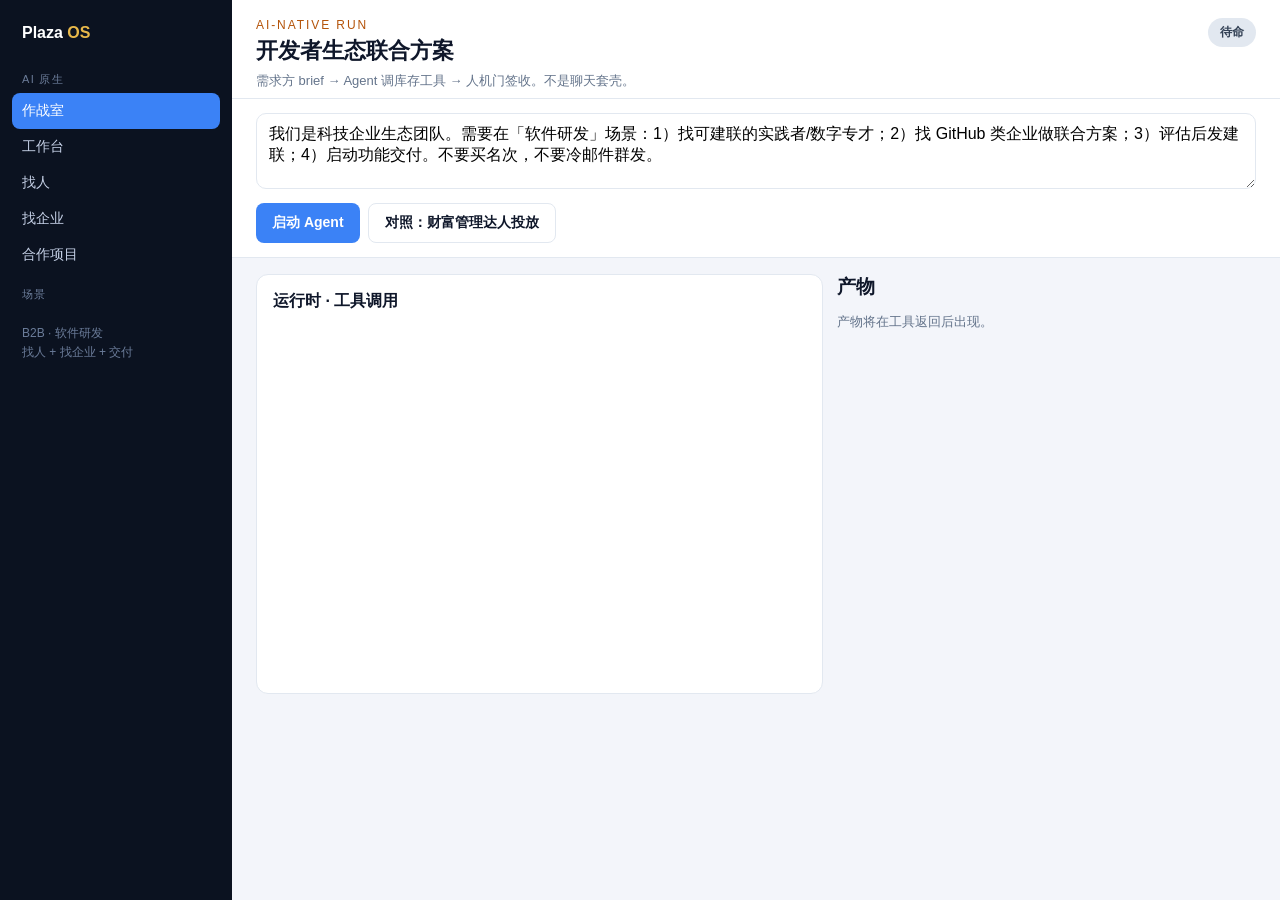
==== demo/plaza/native/index.html @ 462355ff "feat(plaza): add AI-native B2B war room for ecosystem campaigns Ship a software-dev work scenario wh" ====
<!DOCTYPE html>
<html lang="zh-CN">
<head>
  <meta charset="UTF-8" />
  <meta name="viewport" content="width=device-width, initial-scale=1" />
  <title>作战室 · 开发者生态联合方案</title>
  <link rel="stylesheet" href="../styles.css" />
  <link rel="stylesheet" href="styles.css" />
</head>
<body>
  <div class="native">
    <aside class="sidenav">
      <a class="logo" href="../index.html">Plaza <span>OS</span></a>
      <div class="nav-label">AI 原生</div>
      <span class="nav-item active">作战室</span>
      <a class="nav-item" href="../app.html#home">工作台</a>
      <a class="nav-item" href="../app.html#people">找人</a>
      <a class="nav-item" href="../app.html#orgs">找企业</a>
      <a class="nav-item" href="../app.html#campaigns">合作项目</a>
      <div class="nav-label">场景</div>
      <p class="nav-note">B2B · 软件研发<br />找人 + 找企业 + 交付</p>
    </aside>
    <div class="native-main">
      <header class="native-top">
        <div>
          <div class="kicker" style="color:#b45309">AI-native run</div>
          <h1>开发者生态联合方案</h1>
          <p>需求方 brief → Agent 调库存工具 → 人机门签收。不是聊天套壳。</p>
        </div>
        <div class="run-status" id="run-status">待命</div>
      </header>
      <section class="brief-bar">
        <textarea id="brief" rows="3">我们是科技企业生态团队。需要在「软件研发」场景：1）找可建联的实践者/数字专才；2）找 GitHub 类企业做联合方案；3）评估后发建联；4）启动功能交付。不要买名次，不要冷邮件群发。</textarea>
        <div class="brief-actions">
          <button class="btn-blue" id="btn-run" type="button">启动 Agent</button>
          <button class="btn-line" id="btn-wealth" type="button">对照：财富管理达人投放</button>
        </div>
      </section>
      <div class="native-grid">
        <section class="trace card">
          <h3>运行时 · 工具调用</h3>
          <div id="trace" class="trace-list"></div>
          <div id="gate" class="gate-box" hidden></div>
        </section>
        <section class="arts">
          <h3>产物</h3>
          <div id="arts"></div>
        </section>
      </div>
    </div>
  </div>
  <script src="catalog.js"></script>
  <script src="engine.js"></script>
  <script src="app.js"></script>
</body>
</html>
---- demo/plaza/styles.css ----
:root {
  --nav: #0b1220;
  --nav-2: #151c2c;
  --blue: #3b82f6;
  --blue-2: #2563eb;
  --gold: #e8b84a;
  --bg: #f3f5fa;
  --card: #fff;
  --ink: #0f172a;
  --muted: #64748b;
  --line: #e2e8f0;
  --ok: #059669;
  --warn: #b45309;
  --bad: #be123c;
  font-family: Inter, "PingFang SC", "Noto Sans SC", "Segoe UI", sans-serif;
  color: var(--ink);
  background: var(--bg);
}
* { box-sizing: border-box; }
html, body { margin: 0; min-height: 100%; }
a { color: inherit; }
button { font: inherit; cursor: pointer; border: 0; background: none; }

.btn-gold, .btn-blue, .btn-ghost, .btn-line {
  display: inline-flex; align-items: center; justify-content: center;
  padding: 10px 16px; border-radius: 8px; text-decoration: none; font-weight: 600; font-size: 14px;
}
.btn-gold { background: var(--gold); color: #1a1408; }
.btn-blue { background: var(--blue); color: #fff; }
.btn-blue:hover { background: var(--blue-2); }
.btn-ghost { border: 1px solid rgba(255,255,255,.35); color: #fff; }
.btn-line { border: 1px solid var(--line); background: #fff; color: var(--ink); }

/* marketing */
.mkt { background: #070b14; color: #e8eefc; }
.m-nav { display: flex; justify-content: space-between; align-items: center; padding: 18px 7vw; }
.brand { font-weight: 700; letter-spacing: .04em; }
.brand span { color: var(--gold); }
.m-nav a { color: #9db0d0; text-decoration: none; margin-left: 22px; font-size: 14px; }
.hero { padding: 56px 7vw 72px; max-width: 1100px; }
.kicker { color: var(--gold); font-size: 12px; letter-spacing: .16em; text-transform: uppercase; }
.hero h1 { font-size: clamp(32px, 5vw, 52px); line-height: 1.2; font-weight: 650; margin: 12px 0 16px; }
.hero p { max-width: 42em; color: #9db0d0; font-size: 17px; line-height: 1.7; }
.cta-row { display: flex; gap: 12px; margin-top: 28px; flex-wrap: wrap; }
.section { padding: 48px 7vw; max-width: 1180px; margin: 0 auto; }
.section h2 { font-size: 26px; margin: 8px 0 18px; }
.grid-3 { display: grid; grid-template-columns: repeat(3, 1fr); gap: 14px; }
.mkt .card { background: #121a2b; border: 1px solid #243049; border-radius: 12px; padding: 18px; }
.mkt .card h3 { margin: 0 0 8px; }
.mkt .card p { margin: 0; color: #9db0d0; font-size: 14px; line-height: 1.65; }
.steps { display: grid; grid-template-columns: repeat(4, 1fr); gap: 14px; }
.step-n { width: 28px; height: 28px; border-radius: 6px; background: var(--blue); color: #fff; display: grid; place-items: center; font-size: 13px; margin-bottom: 10px; }
.m-foot { padding: 24px 7vw 48px; color: #6b7c99; font-size: 13px; }
table.cmp { width: 100%; border-collapse: collapse; background: #121a2b; border-radius: 12px; overflow: hidden; }
table.cmp th, table.cmp td { padding: 12px 14px; border-bottom: 1px solid #243049; text-align: left; font-size: 14px; }
table.cmp th { background: #0b1220; color: #9db0d0; font-weight: 500; }
.ok { color: #34d399; font-weight: 600; }
.no { color: #64748b; }

@media (max-width: 960px) {
  .grid-3, .steps { grid-template-columns: 1fr; }
}

/* app OS */
.app { display: flex; min-height: 100vh; background: var(--bg); color: var(--ink); }
.sidenav { width: 232px; background: var(--nav); color: #c5d0e6; padding: 18px 12px; flex-shrink: 0; }
.logo { display: block; color: #fff; text-decoration: none; font-weight: 700; padding: 6px 10px 16px; }
.logo span { color: var(--gold); }
.nav-label { font-size: 11px; letter-spacing: .12em; text-transform: uppercase; color: #6b7c99; padding: 14px 10px 6px; }
.nav-item { display: block; width: 100%; text-align: left; color: #c5d0e6; padding: 9px 10px; border-radius: 8px; font-size: 14px; text-decoration: none; }
.nav-item:hover { background: var(--nav-2); color: #fff; }
.nav-item.active { background: var(--blue); color: #fff; }
.nav-item.gold.active { background: #b45309; color: #fff; }
.main { flex: 1; min-width: 0; }
.top { display: flex; gap: 12px; padding: 14px 24px; background: #fff; border-bottom: 1px solid var(--line); }
.top input { flex: 1; border: 1px solid var(--line); border-radius: 8px; padding: 10px 12px; font: inherit; }
.view { padding: 22px 24px 64px; }
h1.page { font-size: 24px; margin: 0 0 6px; }
.sub { color: var(--muted); margin: 0 0 18px; font-size: 14px; line-height: 1.6; }

.kpis { display: grid; grid-template-columns: repeat(4, 1fr); gap: 12px; margin-bottom: 18px; }
.kpi { background: var(--card); border: 1px solid var(--line); border-radius: 12px; padding: 14px 16px; }
.kpi b { display: block; font-size: 22px; margin-top: 4px; }
.kpi span { color: var(--muted); font-size: 12px; }

.tiles { display: grid; grid-template-columns: repeat(auto-fit, minmax(220px, 1fr)); gap: 12px; }
.card { background: var(--card); border: 1px solid var(--line); border-radius: 12px; padding: 16px; }
.card h3 { margin: 0 0 8px; font-size: 16px; }
.card p { margin: 0; color: var(--muted); font-size: 13px; line-height: 1.65; }
.tag { display: inline-block; background: #eef2ff; color: #3730a3; border-radius: 999px; padding: 2px 8px; font-size: 12px; margin-right: 4px; }
.tag.warn { background: #fff7ed; color: var(--warn); }
.tag.ok { background: #ecfdf5; color: var(--ok); }
.tag.gold { background: #fffbeb; color: #92400e; }
.tag.bad { background: #fff1f2; color: var(--bad); }
.band { display: inline-block; padding: 2px 8px; border-radius: 6px; font-size: 12px; font-weight: 600; }
.band.S { background: var(--ink); color: #fff; }
.band.A { background: #dbeafe; color: #1e3a8a; }
.band.B { background: #e2e8f0; }

.filters { display: flex; flex-wrap: wrap; gap: 8px; margin-bottom: 12px; }
.filters select, .filters input { border: 1px solid var(--line); border-radius: 8px; padding: 8px 10px; background: #fff; font: inherit; }
table.data { width: 100%; border-collapse: collapse; background: #fff; border: 1px solid var(--line); border-radius: 12px; overflow: hidden; }
table.data th, table.data td { padding: 11px 12px; border-bottom: 1px solid var(--line); text-align: left; font-size: 13px; vertical-align: top; }
table.data th { background: #f8fafc; color: var(--muted); font-weight: 600; }
.linkish { color: var(--blue-2); text-decoration: underline; text-underline-offset: 2px; padding: 0; }
.empty { color: var(--muted); padding: 28px; text-align: center; }
.actions { display: flex; flex-wrap: wrap; gap: 8px; margin-top: 12px; }
.grid-2 { display: grid; grid-template-columns: 1fr 1fr; gap: 12px; }
.reason { font-size: 13px; color: var(--muted); margin-top: 4px; }

.queue { display: grid; grid-template-columns: 1fr 1fr 1.2fr; gap: 12px; }
.q-col { background: #fff; border: 1px solid var(--line); border-radius: 12px; padding: 12px; }
.q-item { border: 1px solid var(--line); border-radius: 8px; padding: 10px; margin-bottom: 8px; cursor: pointer; width: 100%; text-align: left; }
.q-item.active { border-color: var(--blue); background: #eff6ff; }

.timeline { list-style: none; padding: 0; margin: 0; }
.timeline li { position: relative; padding: 0 0 16px 24px; border-left: 2px solid var(--line); margin-left: 8px; }
.timeline li:last-child { border: 0; }
.timeline .dot { position: absolute; left: -6px; top: 4px; width: 10px; height: 10px; border-radius: 50%; background: #cbd5e1; }
.timeline .dot.done { background: var(--ok); }
.timeline .dot.gate { background: var(--gold); }
.adapt-row { display: flex; gap: 8px; flex-wrap: wrap; margin: 10px 0; }
.choice { border: 1px solid var(--line); background: #fff; border-radius: 8px; padding: 8px 12px; }
.choice.on { border-color: var(--blue); background: #eff6ff; }
.choice.warn.on { border-color: var(--bad); background: #fff1f2; }
.price-grid { display: grid; grid-template-columns: repeat(3, 1fr); gap: 12px; }
.price .num { font-size: 28px; font-weight: 700; margin: 6px 0; }
.featured { background: #fffbeb; border: 1px solid #fde68a; border-radius: 10px; padding: 12px; font-size: 14px; margin-bottom: 12px; line-height: 1.6; }
.muted { color: var(--muted); font-size: 13px; }

@media (max-width: 960px) {
  .app { flex-direction: column; }
  .sidenav { width: 100%; display: flex; flex-wrap: wrap; gap: 4px; }
  .nav-label { display: none; }
  .kpis, .tiles, .grid-2, .queue, .price-grid { grid-template-columns: 1fr; }
}
---- demo/plaza/native/styles.css ----
.native { display: flex; min-height: 100vh; background: var(--bg); }
.native .sidenav a.nav-item, .native .sidenav span.nav-item {
  display: block; text-decoration: none;
}
.nav-note { color: #6b7c99; font-size: 12px; line-height: 1.6; padding: 4px 10px 12px; }
.native-main { flex: 1; min-width: 0; display: flex; flex-direction: column; }
.native-top {
  display: flex; justify-content: space-between; gap: 16px; align-items: flex-start;
  padding: 18px 24px 8px; background: #fff; border-bottom: 1px solid var(--line);
}
.native-top h1 { margin: 4px 0 6px; font-size: 22px; }
.native-top p { margin: 0; color: var(--muted); font-size: 13px; }
.run-status {
  border-radius: 999px; padding: 6px 12px; font-size: 12px; font-weight: 700;
  background: #e2e8f0; color: #334155; white-space: nowrap;
}
.run-status.running { background: #dbeafe; color: #1e3a8a; }
.run-status.waiting { background: #fef3c7; color: #92400e; }
.run-status.refused, .run-status.stopped { background: #ffe4e6; color: #9f1239; }
.run-status.done { background: #d1fae5; color: #065f46; }

.brief-bar { padding: 14px 24px; background: #fff; border-bottom: 1px solid var(--line); }
.brief-bar textarea {
  width: 100%; border: 1px solid var(--line); border-radius: 10px; padding: 10px 12px;
  font: inherit; resize: vertical; min-height: 72px;
}
.brief-actions { display: flex; gap: 8px; margin-top: 10px; flex-wrap: wrap; }

.native-grid {
  display: grid; grid-template-columns: 1.15fr 0.85fr; gap: 14px;
  padding: 16px 24px 40px; align-items: start;
}
.trace { min-height: 420px; }
.trace-list { display: flex; flex-direction: column; gap: 8px; margin-top: 10px; }
.tool-card {
  border: 1px solid var(--line); border-radius: 10px; padding: 10px 12px; background: #f8fafc;
  font-size: 13px;
}
.tool-card b { font-family: ui-monospace, SFMono-Regular, Menlo, monospace; color: #1e3a8a; }
.tool-card pre {
  margin: 8px 0 0; white-space: pre-wrap; word-break: break-word;
  color: var(--muted); font-size: 12px; max-height: 140px; overflow: auto;
}
.tool-card.running { border-color: var(--blue); background: #eff6ff; }
.gate-box {
  margin-top: 12px; border: 1px solid #fde68a; background: #fffbeb; border-radius: 10px; padding: 12px;
}
.gate-box h4 { margin: 0 0 6px; }
.arts h3 { margin: 0 0 10px; }
.art-block { background: #fff; border: 1px solid var(--line); border-radius: 12px; padding: 12px; margin-bottom: 10px; }
.art-block h4 { margin: 0 0 8px; font-size: 13px; color: var(--muted); }
.art-block table { width: 100%; border-collapse: collapse; font-size: 12px; }
.art-block td, .art-block th { text-align: left; padding: 6px 4px; border-bottom: 1px solid var(--line); vertical-align: top; }

@media (max-width: 960px) {
  .native { flex-direction: column; }
  .native-grid { grid-template-columns: 1fr; }
}
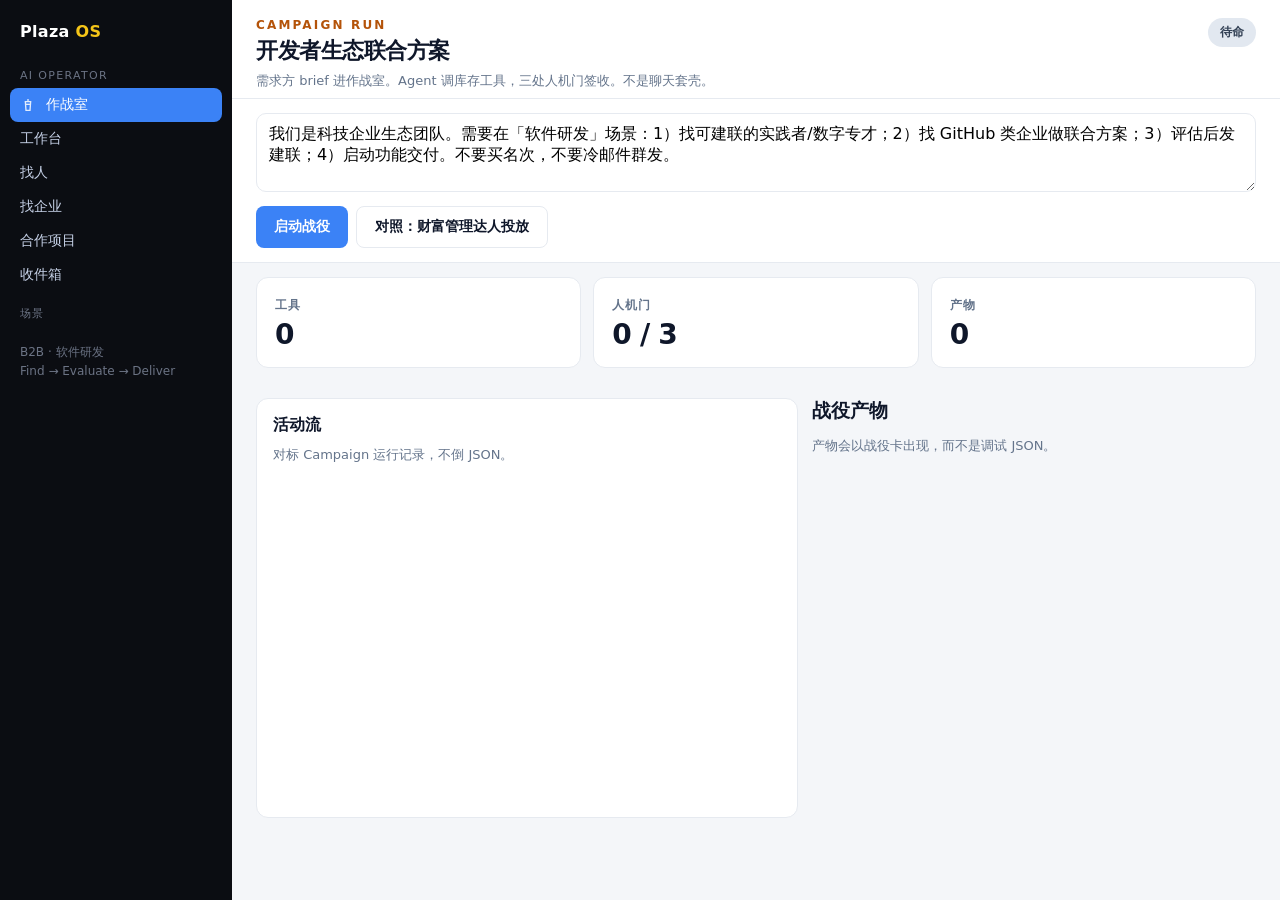
==== commit 8b9cd5c3: "feat(plaza): align demo visual grammar with Success.ai Restyle the marketing page, demand-side OS, a" ====
--- a/demo/plaza/native/index.html
+++ b/demo/plaza/native/index.html
@@ -11,39 +11,49 @@
   <div class="native">
     <aside class="sidenav">
       <a class="logo" href="../index.html">Plaza <span>OS</span></a>
-      <div class="nav-label">AI 原生</div>
-      <span class="nav-item active">作战室</span>
+      <div class="nav-label">AI Operator</div>
+      <span class="nav-item active">
+        <svg viewBox="0 0 24 24" fill="none" stroke="currentColor" stroke-width="2"><path d="M12 3v4M8 7h8l-1 13H9z"/><path d="M9 11h6"/></svg>
+        作战室
+      </span>
       <a class="nav-item" href="../app.html#home">工作台</a>
       <a class="nav-item" href="../app.html#people">找人</a>
       <a class="nav-item" href="../app.html#orgs">找企业</a>
       <a class="nav-item" href="../app.html#campaigns">合作项目</a>
+      <a class="nav-item" href="../app.html#inbox">收件箱</a>
       <div class="nav-label">场景</div>
-      <p class="nav-note">B2B · 软件研发<br />找人 + 找企业 + 交付</p>
+      <p class="nav-note">B2B · 软件研发<br />Find → Evaluate → Deliver</p>
     </aside>
     <div class="native-main">
       <header class="native-top">
         <div>
-          <div class="kicker" style="color:#b45309">AI-native run</div>
+          <div class="kicker" style="color:#b45309">Campaign run</div>
           <h1>开发者生态联合方案</h1>
-          <p>需求方 brief → Agent 调库存工具 → 人机门签收。不是聊天套壳。</p>
+          <p>需求方 brief 进作战室。Agent 调库存工具，三处人机门签收。不是聊天套壳。</p>
         </div>
         <div class="run-status" id="run-status">待命</div>
       </header>
       <section class="brief-bar">
         <textarea id="brief" rows="3">我们是科技企业生态团队。需要在「软件研发」场景：1）找可建联的实践者/数字专才；2）找 GitHub 类企业做联合方案；3）评估后发建联；4）启动功能交付。不要买名次，不要冷邮件群发。</textarea>
         <div class="brief-actions">
-          <button class="btn-blue" id="btn-run" type="button">启动 Agent</button>
+          <button class="btn-blue" id="btn-run" type="button">启动战役</button>
           <button class="btn-line" id="btn-wealth" type="button">对照：财富管理达人投放</button>
         </div>
       </section>
+      <div class="hub-tiles run-kpis">
+        <div class="hub-tile"><span>工具</span><b id="kpi-tools">0</b></div>
+        <div class="hub-tile"><span>人机门</span><b id="kpi-gates">0 / 3</b></div>
+        <div class="hub-tile"><span>产物</span><b id="kpi-arts">0</b></div>
+      </div>
       <div class="native-grid">
         <section class="trace card">
-          <h3>运行时 · 工具调用</h3>
+          <h3>活动流</h3>
+          <p class="muted">对标 Campaign 运行记录，不倒 JSON。</p>
           <div id="trace" class="trace-list"></div>
           <div id="gate" class="gate-box" hidden></div>
         </section>
         <section class="arts">
-          <h3>产物</h3>
+          <h3>战役产物</h3>
           <div id="arts"></div>
         </section>
       </div>
--- a/demo/plaza/styles.css
+++ b/demo/plaza/styles.css
@@ -1,18 +1,20 @@
 :root {
-  --nav: #0b1220;
-  --nav-2: #151c2c;
+  --nav: #0b0d12;
+  --nav-2: #151922;
   --blue: #3b82f6;
   --blue-2: #2563eb;
-  --gold: #e8b84a;
-  --bg: #f3f5fa;
+  --gold: #f5c518;
+  --gold-2: #e0b10a;
+  --bg: #f4f6f9;
   --card: #fff;
   --ink: #0f172a;
   --muted: #64748b;
-  --line: #e2e8f0;
+  --line: #e6eaf0;
   --ok: #059669;
   --warn: #b45309;
   --bad: #be123c;
-  font-family: Inter, "PingFang SC", "Noto Sans SC", "Segoe UI", sans-serif;
+  --mkt: #07080c;
+  font-family: Inter, "PingFang SC", "Noto Sans SC", "Segoe UI", system-ui, sans-serif;
   color: var(--ink);
   background: var(--bg);
 }
@@ -23,51 +25,119 @@
 
 .btn-gold, .btn-blue, .btn-ghost, .btn-line {
   display: inline-flex; align-items: center; justify-content: center;
-  padding: 10px 16px; border-radius: 8px; text-decoration: none; font-weight: 600; font-size: 14px;
-}
-.btn-gold { background: var(--gold); color: #1a1408; }
+  padding: 11px 18px; border-radius: 8px; text-decoration: none; font-weight: 700; font-size: 14px;
+}
+.btn-gold { background: var(--gold); color: #111; }
+.btn-gold:hover { background: #ffd34d; }
 .btn-blue { background: var(--blue); color: #fff; }
 .btn-blue:hover { background: var(--blue-2); }
-.btn-ghost { border: 1px solid rgba(255,255,255,.35); color: #fff; }
+.btn-ghost { border: 1px solid rgba(255,255,255,.28); color: #fff; background: transparent; }
+.btn-ghost:hover { border-color: #fff; }
 .btn-line { border: 1px solid var(--line); background: #fff; color: var(--ink); }
 
-/* marketing */
-.mkt { background: #070b14; color: #e8eefc; }
-.m-nav { display: flex; justify-content: space-between; align-items: center; padding: 18px 7vw; }
-.brand { font-weight: 700; letter-spacing: .04em; }
+/* ========== marketing (Success.ai landing) ========== */
+.mkt { background: var(--mkt); color: #f4f5f7; }
+.m-nav {
+  display: flex; justify-content: space-between; align-items: center;
+  padding: 18px 6vw; position: sticky; top: 0; z-index: 5;
+  background: rgba(7,8,12,.92); backdrop-filter: blur(10px);
+}
+.brand { font-weight: 800; letter-spacing: .02em; text-decoration: none; font-size: 18px; }
 .brand span { color: var(--gold); }
-.m-nav a { color: #9db0d0; text-decoration: none; margin-left: 22px; font-size: 14px; }
-.hero { padding: 56px 7vw 72px; max-width: 1100px; }
-.kicker { color: var(--gold); font-size: 12px; letter-spacing: .16em; text-transform: uppercase; }
-.hero h1 { font-size: clamp(32px, 5vw, 52px); line-height: 1.2; font-weight: 650; margin: 12px 0 16px; }
-.hero p { max-width: 42em; color: #9db0d0; font-size: 17px; line-height: 1.7; }
+.m-nav a { color: #b8c0ce; text-decoration: none; margin-left: 22px; font-size: 14px; }
+.m-nav .btn-gold { margin-left: 22px; color: #111; }
+
+.hero {
+  display: grid; grid-template-columns: 1.05fr .95fr; gap: 40px;
+  padding: 48px 6vw 72px; align-items: center; max-width: 1280px; margin: 0 auto;
+}
+.kicker { color: var(--gold); font-size: 12px; letter-spacing: .18em; text-transform: uppercase; font-weight: 700; }
+.hero h1 {
+  font-size: clamp(40px, 6.2vw, 72px); line-height: .95; font-weight: 800;
+  letter-spacing: -0.04em; margin: 14px 0 18px; color: #fff;
+}
+.hero p { max-width: 36em; color: #9aa3b5; font-size: 17px; line-height: 1.7; margin: 0; }
 .cta-row { display: flex; gap: 12px; margin-top: 28px; flex-wrap: wrap; }
-.section { padding: 48px 7vw; max-width: 1180px; margin: 0 auto; }
-.section h2 { font-size: 26px; margin: 8px 0 18px; }
+.hero-proof { display: flex; gap: 18px; margin-top: 28px; flex-wrap: wrap; color: #7d8699; font-size: 13px; }
+.hero-proof span::before { content: "●"; color: var(--gold); margin-right: 6px; font-size: 9px; }
+
+.os-preview {
+  background: #11141c; border: 1px solid #2a3140; border-radius: 14px;
+  overflow: hidden; box-shadow: 0 30px 80px rgba(0,0,0,.45);
+}
+.os-chrome {
+  display: flex; align-items: center; gap: 6px; padding: 10px 14px;
+  background: #0c0e14; border-bottom: 1px solid #2a3140; color: #8b93a7; font-size: 12px;
+}
+.os-dot { width: 8px; height: 8px; border-radius: 50%; background: #3a4152; }
+.os-chrome span { margin-left: 8px; }
+.os-body { display: grid; grid-template-columns: 118px 1fr; min-height: 280px; }
+.os-body aside { background: #0b0d12; padding: 14px 10px; color: #8b93a7; font-size: 12px; }
+.os-body aside b { display: block; color: #fff; margin-bottom: 12px; }
+.os-body aside i { display: block; font-style: normal; padding: 7px 8px; border-radius: 6px; }
+.os-body aside i.on { background: var(--blue); color: #fff; }
+.os-main { padding: 14px; background: #f4f6f9; }
+.os-camp { background: #fff; border-radius: 10px; padding: 12px; margin-bottom: 10px; color: #0f172a; }
+.os-camp em { font-style: normal; font-weight: 700; font-size: 13px; }
+.os-nums { display: grid; grid-template-columns: repeat(3, 1fr); margin-top: 10px; gap: 6px; }
+.os-nums span { background: #f4f6f9; border-radius: 8px; padding: 8px; font-size: 11px; color: #64748b; }
+.os-nums b { display: block; color: #0f172a; font-size: 18px; margin-top: 2px; }
+
+.section { padding: 64px 6vw; max-width: 1180px; margin: 0 auto; }
+.section h2 { font-size: clamp(26px, 3vw, 36px); margin: 8px 0 22px; letter-spacing: -.02em; font-weight: 800; }
 .grid-3 { display: grid; grid-template-columns: repeat(3, 1fr); gap: 14px; }
-.mkt .card { background: #121a2b; border: 1px solid #243049; border-radius: 12px; padding: 18px; }
-.mkt .card h3 { margin: 0 0 8px; }
-.mkt .card p { margin: 0; color: #9db0d0; font-size: 14px; line-height: 1.65; }
-.steps { display: grid; grid-template-columns: repeat(4, 1fr); gap: 14px; }
-.step-n { width: 28px; height: 28px; border-radius: 6px; background: var(--blue); color: #fff; display: grid; place-items: center; font-size: 13px; margin-bottom: 10px; }
-.m-foot { padding: 24px 7vw 48px; color: #6b7c99; font-size: 13px; }
-table.cmp { width: 100%; border-collapse: collapse; background: #121a2b; border-radius: 12px; overflow: hidden; }
-table.cmp th, table.cmp td { padding: 12px 14px; border-bottom: 1px solid #243049; text-align: left; font-size: 14px; }
-table.cmp th { background: #0b1220; color: #9db0d0; font-weight: 500; }
+.mkt .card { background: #11141c; border: 1px solid #2a3140; border-radius: 12px; padding: 20px; }
+.mkt .card h3 { margin: 0 0 8px; color: #fff; }
+.mkt .card p { margin: 0; color: #9aa3b5; font-size: 14px; line-height: 1.65; }
+
+.prod-tabs { display: grid; grid-template-columns: repeat(3, 1fr); gap: 14px; }
+.prod { background: #11141c; border: 1px solid #2a3140; border-radius: 14px; padding: 24px; min-height: 200px; }
+.prod h3 { margin: 0 0 10px; font-size: 20px; }
+.prod p { color: #9aa3b5; font-size: 14px; line-height: 1.7; }
+.prod a { color: var(--gold); text-decoration: none; font-weight: 700; font-size: 14px; }
+
+.stats-band {
+  display: grid; grid-template-columns: repeat(3, 1fr); gap: 0;
+  margin: 0 6vw; border: 1px solid #2a3140; border-radius: 14px; overflow: hidden;
+  background: #11141c;
+}
+.stats-band > div { padding: 28px 24px; border-right: 1px solid #2a3140; }
+.stats-band > div:last-child { border: 0; }
+.stats-band b { display: block; font-size: 40px; letter-spacing: -.03em; color: #fff; }
+.stats-band span { display: block; margin-top: 8px; color: #9aa3b5; font-size: 14px; line-height: 1.5; }
+
+table.cmp { width: 100%; border-collapse: collapse; background: #11141c; border-radius: 12px; overflow: hidden; }
+table.cmp th, table.cmp td { padding: 13px 14px; border-bottom: 1px solid #2a3140; text-align: left; font-size: 14px; }
+table.cmp th { background: #0b0d12; color: #9aa3b5; font-weight: 600; }
 .ok { color: #34d399; font-weight: 600; }
 .no { color: #64748b; }
 
+.bottom-cta {
+  margin: 24px 6vw 0; padding: 72px 48px; text-align: center;
+  background: #11141c; border: 1px solid #2a3140; border-radius: 18px;
+}
+.bottom-cta h2 { font-size: clamp(32px, 4.5vw, 52px); margin: 10px 0 12px; letter-spacing: -.03em; font-weight: 800; }
+.bottom-cta p { color: #9aa3b5; }
+.bottom-cta .cta-row { justify-content: center; }
+.m-foot { padding: 28px 6vw 56px; color: #6b7384; font-size: 13px; }
+
 @media (max-width: 960px) {
-  .grid-3, .steps { grid-template-columns: 1fr; }
-}
-
-/* app OS */
+  .hero, .grid-3, .prod-tabs, .stats-band, .os-body { grid-template-columns: 1fr; }
+  .stats-band > div { border-right: 0; border-bottom: 1px solid #2a3140; }
+  .bottom-cta { padding: 40px 20px; }
+}
+
+/* ========== app OS ========== */
 .app { display: flex; min-height: 100vh; background: var(--bg); color: var(--ink); }
-.sidenav { width: 232px; background: var(--nav); color: #c5d0e6; padding: 18px 12px; flex-shrink: 0; }
-.logo { display: block; color: #fff; text-decoration: none; font-weight: 700; padding: 6px 10px 16px; }
+.sidenav { width: 232px; background: var(--nav); color: #c5d0e6; padding: 16px 10px; flex-shrink: 0; }
+.logo { display: block; color: #fff; text-decoration: none; font-weight: 800; padding: 6px 10px 14px; letter-spacing: .02em; }
 .logo span { color: var(--gold); }
-.nav-label { font-size: 11px; letter-spacing: .12em; text-transform: uppercase; color: #6b7c99; padding: 14px 10px 6px; }
-.nav-item { display: block; width: 100%; text-align: left; color: #c5d0e6; padding: 9px 10px; border-radius: 8px; font-size: 14px; text-decoration: none; }
+.nav-label { font-size: 11px; letter-spacing: .12em; text-transform: uppercase; color: #6b7384; padding: 14px 10px 6px; }
+.nav-item {
+  display: flex; align-items: center; gap: 10px; width: 100%; text-align: left;
+  color: #c5d0e6; padding: 8px 10px; border-radius: 8px; font-size: 13.5px; text-decoration: none;
+}
+.nav-item svg { width: 16px; height: 16px; flex-shrink: 0; opacity: .85; }
 .nav-item:hover { background: var(--nav-2); color: #fff; }
 .nav-item.active { background: var(--blue); color: #fff; }
 .nav-item.gold.active { background: #b45309; color: #fff; }
@@ -75,15 +145,15 @@
 .top { display: flex; gap: 12px; padding: 14px 24px; background: #fff; border-bottom: 1px solid var(--line); }
 .top input { flex: 1; border: 1px solid var(--line); border-radius: 8px; padding: 10px 12px; font: inherit; }
 .view { padding: 22px 24px 64px; }
-h1.page { font-size: 24px; margin: 0 0 6px; }
+h1.page { font-size: 24px; margin: 0 0 6px; letter-spacing: -.02em; }
 .sub { color: var(--muted); margin: 0 0 18px; font-size: 14px; line-height: 1.6; }
 
 .kpis { display: grid; grid-template-columns: repeat(4, 1fr); gap: 12px; margin-bottom: 18px; }
 .kpi { background: var(--card); border: 1px solid var(--line); border-radius: 12px; padding: 14px 16px; }
-.kpi b { display: block; font-size: 22px; margin-top: 4px; }
+.kpi b { display: block; font-size: 26px; margin-top: 4px; letter-spacing: -.03em; }
 .kpi span { color: var(--muted); font-size: 12px; }
 
-.tiles { display: grid; grid-template-columns: repeat(auto-fit, minmax(220px, 1fr)); gap: 12px; }
+.tiles { display: grid; grid-template-columns: repeat(auto-fit, minmax(240px, 1fr)); gap: 12px; }
 .card { background: var(--card); border: 1px solid var(--line); border-radius: 12px; padding: 16px; }
 .card h3 { margin: 0 0 8px; font-size: 16px; }
 .card p { margin: 0; color: var(--muted); font-size: 13px; line-height: 1.65; }
@@ -103,15 +173,37 @@
 table.data th, table.data td { padding: 11px 12px; border-bottom: 1px solid var(--line); text-align: left; font-size: 13px; vertical-align: top; }
 table.data th { background: #f8fafc; color: var(--muted); font-weight: 600; }
 .linkish { color: var(--blue-2); text-decoration: underline; text-underline-offset: 2px; padding: 0; }
-.empty { color: var(--muted); padding: 28px; text-align: center; }
+.empty { color: var(--muted); padding: 36px 28px; text-align: center; background: #fff; border: 1px dashed var(--line); border-radius: 12px; }
 .actions { display: flex; flex-wrap: wrap; gap: 8px; margin-top: 12px; }
 .grid-2 { display: grid; grid-template-columns: 1fr 1fr; gap: 12px; }
 .reason { font-size: 13px; color: var(--muted); margin-top: 4px; }
 
+/* Campaign tiles — Success.ai Sent / Open / Reply */
+.camp-grid { display: grid; grid-template-columns: repeat(auto-fit, minmax(280px, 1fr)); gap: 14px; }
+.camp-card { background: #fff; border: 1px solid var(--line); border-radius: 12px; padding: 16px; }
+.camp-card h3 { margin: 8px 0 4px; font-size: 16px; }
+.camp-card .muted { margin: 0; }
+.metric-row {
+  display: grid; grid-template-columns: repeat(3, 1fr); gap: 0;
+  margin-top: 14px; border: 1px solid var(--line); border-radius: 10px; overflow: hidden;
+}
+.metric { padding: 10px 8px; text-align: center; border-right: 1px solid var(--line); }
+.metric:last-child { border: 0; }
+.metric span { display: block; font-size: 11px; letter-spacing: .08em; text-transform: uppercase; color: var(--muted); font-weight: 600; }
+.metric b { display: block; font-size: 22px; margin-top: 2px; letter-spacing: -.03em; }
+
+/* InboxHub — three tiles + list + detail */
+.hub-tiles { display: grid; grid-template-columns: repeat(3, 1fr); gap: 12px; margin-bottom: 14px; }
+.hub-tile { background: #fff; border: 1px solid var(--line); border-radius: 12px; padding: 16px 18px; }
+.hub-tile span { color: var(--muted); font-size: 12px; letter-spacing: .08em; text-transform: uppercase; font-weight: 600; }
+.hub-tile b { display: block; font-size: 28px; margin-top: 4px; letter-spacing: -.03em; }
+.hub-split { display: grid; grid-template-columns: 1fr 1.2fr; gap: 12px; }
+.hub-list, .hub-detail { background: #fff; border: 1px solid var(--line); border-radius: 12px; padding: 12px; min-height: 320px; }
+.q-item { border: 1px solid var(--line); border-radius: 8px; padding: 10px; margin-bottom: 8px; cursor: pointer; width: 100%; text-align: left; display: block; background: #fff; }
+.q-item.active { border-color: var(--blue); background: #eff6ff; }
+
 .queue { display: grid; grid-template-columns: 1fr 1fr 1.2fr; gap: 12px; }
 .q-col { background: #fff; border: 1px solid var(--line); border-radius: 12px; padding: 12px; }
-.q-item { border: 1px solid var(--line); border-radius: 8px; padding: 10px; margin-bottom: 8px; cursor: pointer; width: 100%; text-align: left; }
-.q-item.active { border-color: var(--blue); background: #eff6ff; }
 
 .timeline { list-style: none; padding: 0; margin: 0; }
 .timeline li { position: relative; padding: 0 0 16px 24px; border-left: 2px solid var(--line); margin-left: 8px; }
@@ -132,5 +224,5 @@
   .app { flex-direction: column; }
   .sidenav { width: 100%; display: flex; flex-wrap: wrap; gap: 4px; }
   .nav-label { display: none; }
-  .kpis, .tiles, .grid-2, .queue, .price-grid { grid-template-columns: 1fr; }
-}
+  .kpis, .tiles, .grid-2, .queue, .price-grid, .hub-tiles, .hub-split, .camp-grid { grid-template-columns: 1fr; }
+}
--- a/demo/plaza/native/styles.css
+++ b/demo/plaza/native/styles.css
@@ -1,14 +1,14 @@
 .native { display: flex; min-height: 100vh; background: var(--bg); }
 .native .sidenav a.nav-item, .native .sidenav span.nav-item {
-  display: block; text-decoration: none;
+  display: flex; text-decoration: none; align-items: center; gap: 10px;
 }
-.nav-note { color: #6b7c99; font-size: 12px; line-height: 1.6; padding: 4px 10px 12px; }
+.nav-note { color: #6b7384; font-size: 12px; line-height: 1.6; padding: 4px 10px 12px; }
 .native-main { flex: 1; min-width: 0; display: flex; flex-direction: column; }
 .native-top {
   display: flex; justify-content: space-between; gap: 16px; align-items: flex-start;
   padding: 18px 24px 8px; background: #fff; border-bottom: 1px solid var(--line);
 }
-.native-top h1 { margin: 4px 0 6px; font-size: 22px; }
+.native-top h1 { margin: 4px 0 6px; font-size: 22px; letter-spacing: -.02em; }
 .native-top p { margin: 0; color: var(--muted); font-size: 13px; }
 .run-status {
   border-radius: 999px; padding: 6px 12px; font-size: 12px; font-weight: 700;
@@ -25,30 +25,35 @@
   font: inherit; resize: vertical; min-height: 72px;
 }
 .brief-actions { display: flex; gap: 8px; margin-top: 10px; flex-wrap: wrap; }
+.run-kpis { padding: 14px 24px 0; }
 
 .native-grid {
-  display: grid; grid-template-columns: 1.15fr 0.85fr; gap: 14px;
+  display: grid; grid-template-columns: 1.1fr 0.9fr; gap: 14px;
   padding: 16px 24px 40px; align-items: start;
 }
 .trace { min-height: 420px; }
 .trace-list { display: flex; flex-direction: column; gap: 8px; margin-top: 10px; }
 .tool-card {
-  border: 1px solid var(--line); border-radius: 10px; padding: 10px 12px; background: #f8fafc;
-  font-size: 13px;
+  border: 1px solid var(--line); border-radius: 10px; padding: 12px 14px; background: #f8fafc;
+  font-size: 13px; display: grid; grid-template-columns: 18px 1fr; gap: 10px; align-items: start;
 }
-.tool-card b { font-family: ui-monospace, SFMono-Regular, Menlo, monospace; color: #1e3a8a; }
-.tool-card pre {
-  margin: 8px 0 0; white-space: pre-wrap; word-break: break-word;
-  color: var(--muted); font-size: 12px; max-height: 140px; overflow: auto;
+.tool-card .dot {
+  width: 10px; height: 10px; border-radius: 50%; background: #cbd5e1; margin-top: 4px;
 }
 .tool-card.running { border-color: var(--blue); background: #eff6ff; }
+.tool-card.running .dot { background: var(--blue); }
+.tool-card.done .dot { background: var(--ok); }
+.tool-card.refused { border-color: #fecdd3; background: #fff1f2; }
+.tool-card.refused .dot { background: var(--bad); }
+.tool-card .tool-name { font-weight: 700; color: var(--ink); }
+.tool-card .tool-sum { color: var(--muted); margin-top: 4px; line-height: 1.55; }
 .gate-box {
-  margin-top: 12px; border: 1px solid #fde68a; background: #fffbeb; border-radius: 10px; padding: 12px;
+  margin-top: 12px; border: 1px solid #f5c518; background: #fffbeb; border-radius: 10px; padding: 14px;
 }
 .gate-box h4 { margin: 0 0 6px; }
 .arts h3 { margin: 0 0 10px; }
 .art-block { background: #fff; border: 1px solid var(--line); border-radius: 12px; padding: 12px; margin-bottom: 10px; }
-.art-block h4 { margin: 0 0 8px; font-size: 13px; color: var(--muted); }
+.art-block h4 { margin: 0 0 8px; font-size: 13px; color: var(--muted); letter-spacing: .06em; text-transform: uppercase; }
 .art-block table { width: 100%; border-collapse: collapse; font-size: 12px; }
 .art-block td, .art-block th { text-align: left; padding: 6px 4px; border-bottom: 1px solid var(--line); vertical-align: top; }
 
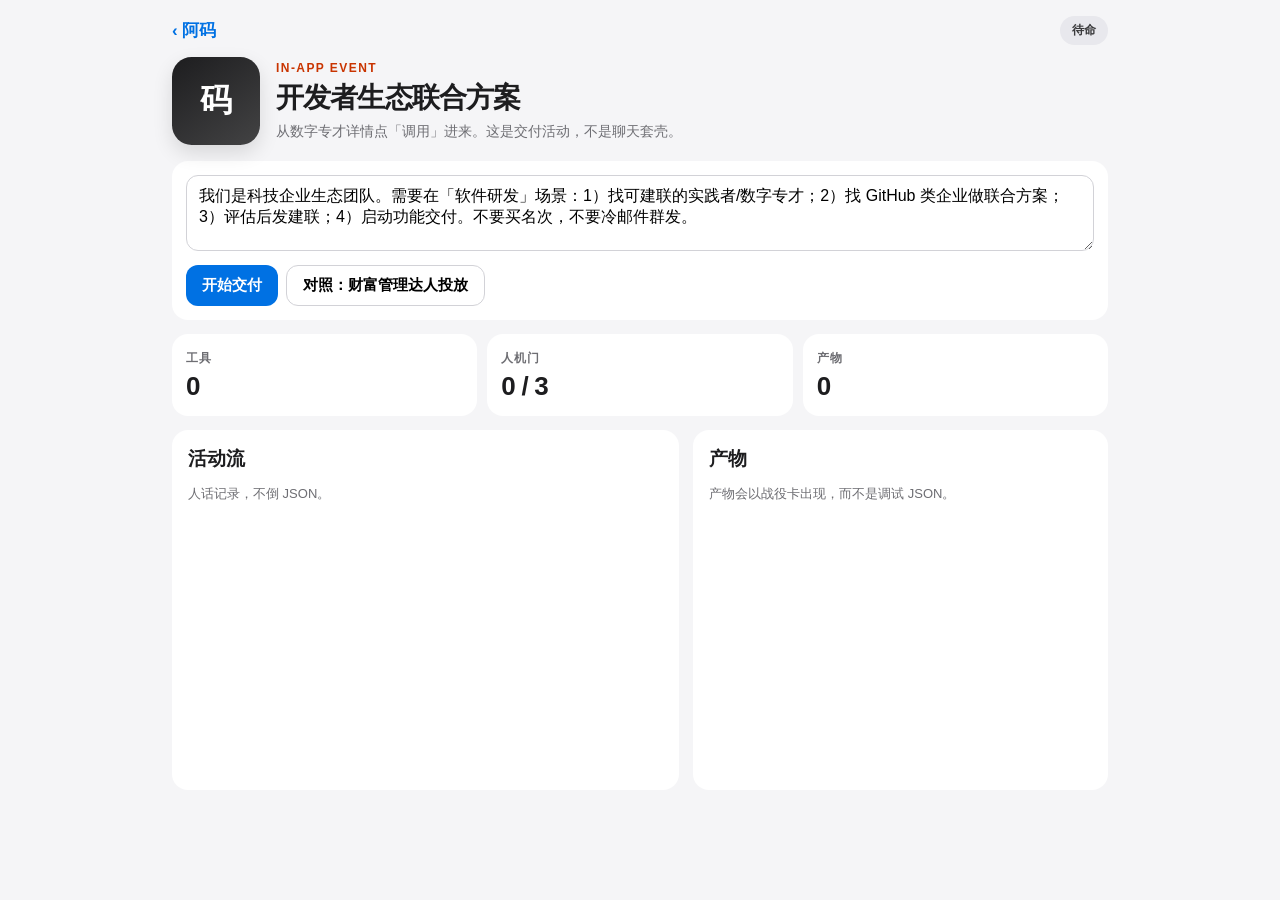
==== commit cfcf7ab3: "feat(plaza): rebuild as an App Store for people and enterprises Replace the Success.ai OS chrome wit" ====
--- a/demo/plaza/native/index.html
+++ b/demo/plaza/native/index.html
@@ -3,60 +3,46 @@
 <head>
   <meta charset="UTF-8" />
   <meta name="viewport" content="width=device-width, initial-scale=1" />
-  <title>作战室 · 开发者生态联合方案</title>
-  <link rel="stylesheet" href="../styles.css" />
+  <title>交付活动 · 研发交付 AI Man</title>
   <link rel="stylesheet" href="styles.css" />
 </head>
 <body>
-  <div class="native">
-    <aside class="sidenav">
-      <a class="logo" href="../index.html">Plaza <span>OS</span></a>
-      <div class="nav-label">AI Operator</div>
-      <span class="nav-item active">
-        <svg viewBox="0 0 24 24" fill="none" stroke="currentColor" stroke-width="2"><path d="M12 3v4M8 7h8l-1 13H9z"/><path d="M9 11h6"/></svg>
-        作战室
-      </span>
-      <a class="nav-item" href="../app.html#home">工作台</a>
-      <a class="nav-item" href="../app.html#people">找人</a>
-      <a class="nav-item" href="../app.html#orgs">找企业</a>
-      <a class="nav-item" href="../app.html#campaigns">合作项目</a>
-      <a class="nav-item" href="../app.html#inbox">收件箱</a>
-      <div class="nav-label">场景</div>
-      <p class="nav-note">B2B · 软件研发<br />Find → Evaluate → Deliver</p>
-    </aside>
-    <div class="native-main">
-      <header class="native-top">
-        <div>
-          <div class="kicker" style="color:#b45309">Campaign run</div>
-          <h1>开发者生态联合方案</h1>
-          <p>需求方 brief 进作战室。Agent 调库存工具，三处人机门签收。不是聊天套壳。</p>
-        </div>
-        <div class="run-status" id="run-status">待命</div>
-      </header>
-      <section class="brief-bar">
-        <textarea id="brief" rows="3">我们是科技企业生态团队。需要在「软件研发」场景：1）找可建联的实践者/数字专才；2）找 GitHub 类企业做联合方案；3）评估后发建联；4）启动功能交付。不要买名次，不要冷邮件群发。</textarea>
-        <div class="brief-actions">
-          <button class="btn-blue" id="btn-run" type="button">启动战役</button>
-          <button class="btn-line" id="btn-wealth" type="button">对照：财富管理达人投放</button>
-        </div>
+  <div class="event">
+    <header class="event-top">
+      <a class="back" href="../index.html#/resource/aim-tech-sd-feature">‹ 阿码</a>
+      <div class="run-status" id="run-status">待命</div>
+    </header>
+    <div class="event-hero">
+      <div class="icon lg" style="background:linear-gradient(145deg,#1d1d1f,#434344)">码</div>
+      <div>
+        <div class="kicker">In-App Event</div>
+        <h1>开发者生态联合方案</h1>
+        <p>从数字专才详情点「调用」进来。这是交付活动，不是聊天套壳。</p>
+      </div>
+    </div>
+    <section class="brief-bar">
+      <textarea id="brief" rows="3">我们是科技企业生态团队。需要在「软件研发」场景：1）找可建联的实践者/数字专才；2）找 GitHub 类企业做联合方案；3）评估后发建联；4）启动功能交付。不要买名次，不要冷邮件群发。</textarea>
+      <div class="brief-actions">
+        <button class="btn-blue" id="btn-run" type="button">开始交付</button>
+        <button class="btn-line" id="btn-wealth" type="button">对照：财富管理达人投放</button>
+      </div>
+    </section>
+    <div class="kpis">
+      <div class="kpi"><span>工具</span><b id="kpi-tools">0</b></div>
+      <div class="kpi"><span>人机门</span><b id="kpi-gates">0 / 3</b></div>
+      <div class="kpi"><span>产物</span><b id="kpi-arts">0</b></div>
+    </div>
+    <div class="event-grid">
+      <section class="panel">
+        <h3>活动流</h3>
+        <p class="muted">人话记录，不倒 JSON。</p>
+        <div id="trace" class="trace-list"></div>
+        <div id="gate" class="gate-box" hidden></div>
       </section>
-      <div class="hub-tiles run-kpis">
-        <div class="hub-tile"><span>工具</span><b id="kpi-tools">0</b></div>
-        <div class="hub-tile"><span>人机门</span><b id="kpi-gates">0 / 3</b></div>
-        <div class="hub-tile"><span>产物</span><b id="kpi-arts">0</b></div>
-      </div>
-      <div class="native-grid">
-        <section class="trace card">
-          <h3>活动流</h3>
-          <p class="muted">对标 Campaign 运行记录，不倒 JSON。</p>
-          <div id="trace" class="trace-list"></div>
-          <div id="gate" class="gate-box" hidden></div>
-        </section>
-        <section class="arts">
-          <h3>战役产物</h3>
-          <div id="arts"></div>
-        </section>
-      </div>
+      <section class="panel">
+        <h3>产物</h3>
+        <div id="arts"></div>
+      </section>
     </div>
   </div>
   <script src="catalog.js"></script>
--- a/demo/plaza/native/styles.css
+++ b/demo/plaza/native/styles.css
@@ -1,63 +1,92 @@
-.native { display: flex; min-height: 100vh; background: var(--bg); }
-.native .sidenav a.nav-item, .native .sidenav span.nav-item {
-  display: flex; text-decoration: none; align-items: center; gap: 10px;
+:root {
+  --bg: #f5f5f7;
+  --card: #fff;
+  --ink: #1d1d1f;
+  --muted: #6e6e73;
+  --line: #d2d2d7;
+  --blue: #0071e3;
+  --ok: #248a3d;
+  --bad: #de071c;
+  --gold: #ffd60a;
+  font-family: "SF Pro Display", "SF Pro Text", -apple-system, BlinkMacSystemFont,
+    "PingFang SC", "Noto Sans SC", "Segoe UI", sans-serif;
+  color: var(--ink);
+  background: var(--bg);
 }
-.nav-note { color: #6b7384; font-size: 12px; line-height: 1.6; padding: 4px 10px 12px; }
-.native-main { flex: 1; min-width: 0; display: flex; flex-direction: column; }
-.native-top {
-  display: flex; justify-content: space-between; gap: 16px; align-items: flex-start;
-  padding: 18px 24px 8px; background: #fff; border-bottom: 1px solid var(--line);
+* { box-sizing: border-box; }
+html, body { margin: 0; min-height: 100%; }
+button { font: inherit; cursor: pointer; border: 0; background: none; }
+a { color: inherit; text-decoration: none; }
+
+.btn-blue, .btn-line {
+  display: inline-flex; align-items: center; justify-content: center;
+  padding: 10px 16px; border-radius: 12px; font-weight: 600; font-size: 15px;
 }
-.native-top h1 { margin: 4px 0 6px; font-size: 22px; letter-spacing: -.02em; }
-.native-top p { margin: 0; color: var(--muted); font-size: 13px; }
+.btn-blue { background: var(--blue); color: #fff; }
+.btn-line { border: 1px solid var(--line); background: #fff; }
+
+.event { max-width: 980px; margin: 0 auto; padding: 16px 22px 48px; }
+.event-top { display: flex; justify-content: space-between; align-items: center; margin-bottom: 12px; }
+.back { color: var(--blue); font-weight: 600; font-size: 17px; }
+.event-hero { display: grid; grid-template-columns: 88px 1fr; gap: 16px; align-items: center; margin-bottom: 16px; }
+.event-hero h1 { margin: 4px 0 6px; font-size: 28px; letter-spacing: -.03em; }
+.event-hero p { margin: 0; color: var(--muted); font-size: 14px; }
+.kicker { color: #c93400; font-size: 12px; font-weight: 700; letter-spacing: .12em; text-transform: uppercase; }
+.icon {
+  width: 88px; height: 88px; border-radius: 22.37%; display: grid; place-items: center;
+  color: #fff; font-weight: 800; font-size: 32px; box-shadow: 0 8px 20px rgba(0,0,0,.12);
+}
+.icon.lg { width: 88px; height: 88px; }
 .run-status {
   border-radius: 999px; padding: 6px 12px; font-size: 12px; font-weight: 700;
-  background: #e2e8f0; color: #334155; white-space: nowrap;
+  background: #e8e8ed; color: #3a3a3c;
 }
-.run-status.running { background: #dbeafe; color: #1e3a8a; }
-.run-status.waiting { background: #fef3c7; color: #92400e; }
-.run-status.refused, .run-status.stopped { background: #ffe4e6; color: #9f1239; }
-.run-status.done { background: #d1fae5; color: #065f46; }
+.run-status.running { background: #d6eaff; color: #0040dd; }
+.run-status.waiting { background: #fff3cd; color: #7a4b00; }
+.run-status.refused, .run-status.stopped { background: #fde8ea; color: var(--bad); }
+.run-status.done { background: #e4f7e8; color: var(--ok); }
 
-.brief-bar { padding: 14px 24px; background: #fff; border-bottom: 1px solid var(--line); }
+.brief-bar { background: #fff; border-radius: 16px; padding: 14px; }
 .brief-bar textarea {
-  width: 100%; border: 1px solid var(--line); border-radius: 10px; padding: 10px 12px;
+  width: 100%; border: 1px solid var(--line); border-radius: 12px; padding: 10px 12px;
   font: inherit; resize: vertical; min-height: 72px;
 }
 .brief-actions { display: flex; gap: 8px; margin-top: 10px; flex-wrap: wrap; }
-.run-kpis { padding: 14px 24px 0; }
+.kpis { display: grid; grid-template-columns: repeat(3, 1fr); gap: 10px; margin: 14px 0; }
+.kpi { background: #fff; border-radius: 16px; padding: 14px; }
+.kpi span { color: var(--muted); font-size: 12px; font-weight: 600; letter-spacing: .08em; text-transform: uppercase; }
+.kpi b { display: block; font-size: 26px; margin-top: 4px; letter-spacing: -.03em; }
 
-.native-grid {
-  display: grid; grid-template-columns: 1.1fr 0.9fr; gap: 14px;
-  padding: 16px 24px 40px; align-items: start;
-}
-.trace { min-height: 420px; }
+.event-grid { display: grid; grid-template-columns: 1.1fr .9fr; gap: 14px; align-items: start; }
+.panel { background: #fff; border-radius: 16px; padding: 16px; min-height: 360px; }
+.panel h3 { margin: 0 0 4px; }
+.muted { color: var(--muted); font-size: 13px; }
 .trace-list { display: flex; flex-direction: column; gap: 8px; margin-top: 10px; }
 .tool-card {
-  border: 1px solid var(--line); border-radius: 10px; padding: 12px 14px; background: #f8fafc;
-  font-size: 13px; display: grid; grid-template-columns: 18px 1fr; gap: 10px; align-items: start;
+  border-radius: 12px; padding: 12px 14px; background: #f5f5f7;
+  font-size: 13px; display: grid; grid-template-columns: 18px 1fr; gap: 10px;
 }
-.tool-card .dot {
-  width: 10px; height: 10px; border-radius: 50%; background: #cbd5e1; margin-top: 4px;
-}
-.tool-card.running { border-color: var(--blue); background: #eff6ff; }
+.tool-card .dot { width: 10px; height: 10px; border-radius: 50%; background: #c7c7cc; margin-top: 4px; }
+.tool-card.running { background: #eaf3ff; }
 .tool-card.running .dot { background: var(--blue); }
 .tool-card.done .dot { background: var(--ok); }
-.tool-card.refused { border-color: #fecdd3; background: #fff1f2; }
+.tool-card.refused { background: #fde8ea; }
 .tool-card.refused .dot { background: var(--bad); }
-.tool-card .tool-name { font-weight: 700; color: var(--ink); }
-.tool-card .tool-sum { color: var(--muted); margin-top: 4px; line-height: 1.55; }
-.gate-box {
-  margin-top: 12px; border: 1px solid #f5c518; background: #fffbeb; border-radius: 10px; padding: 14px;
-}
+.tool-name { font-weight: 700; }
+.tool-sum { color: var(--muted); margin-top: 4px; line-height: 1.55; }
+.gate-box { margin-top: 12px; border: 1px solid #ffd60a; background: #fff8e6; border-radius: 12px; padding: 14px; }
 .gate-box h4 { margin: 0 0 6px; }
-.arts h3 { margin: 0 0 10px; }
-.art-block { background: #fff; border: 1px solid var(--line); border-radius: 12px; padding: 12px; margin-bottom: 10px; }
-.art-block h4 { margin: 0 0 8px; font-size: 13px; color: var(--muted); letter-spacing: .06em; text-transform: uppercase; }
+.actions { display: flex; flex-wrap: wrap; gap: 8px; margin-top: 12px; }
+.art-block { background: #f5f5f7; border-radius: 12px; padding: 12px; margin-bottom: 10px; }
+.art-block h4 { margin: 0 0 8px; font-size: 12px; color: var(--muted); letter-spacing: .06em; text-transform: uppercase; }
 .art-block table { width: 100%; border-collapse: collapse; font-size: 12px; }
-.art-block td, .art-block th { text-align: left; padding: 6px 4px; border-bottom: 1px solid var(--line); vertical-align: top; }
+.art-block td, .art-block th { text-align: left; padding: 6px 4px; border-bottom: 1px solid var(--line); }
+.metric-row { display: grid; grid-template-columns: repeat(3, 1fr); gap: 0; margin-top: 10px; border: 1px solid var(--line); border-radius: 10px; overflow: hidden; }
+.metric { padding: 10px 8px; text-align: center; border-right: 1px solid var(--line); }
+.metric:last-child { border: 0; }
+.metric span { display: block; font-size: 11px; color: var(--muted); }
+.metric b { display: block; font-size: 20px; }
 
 @media (max-width: 960px) {
-  .native { flex-direction: column; }
-  .native-grid { grid-template-columns: 1fr; }
+  .event-grid, .event-hero, .kpis { grid-template-columns: 1fr; }
 }
